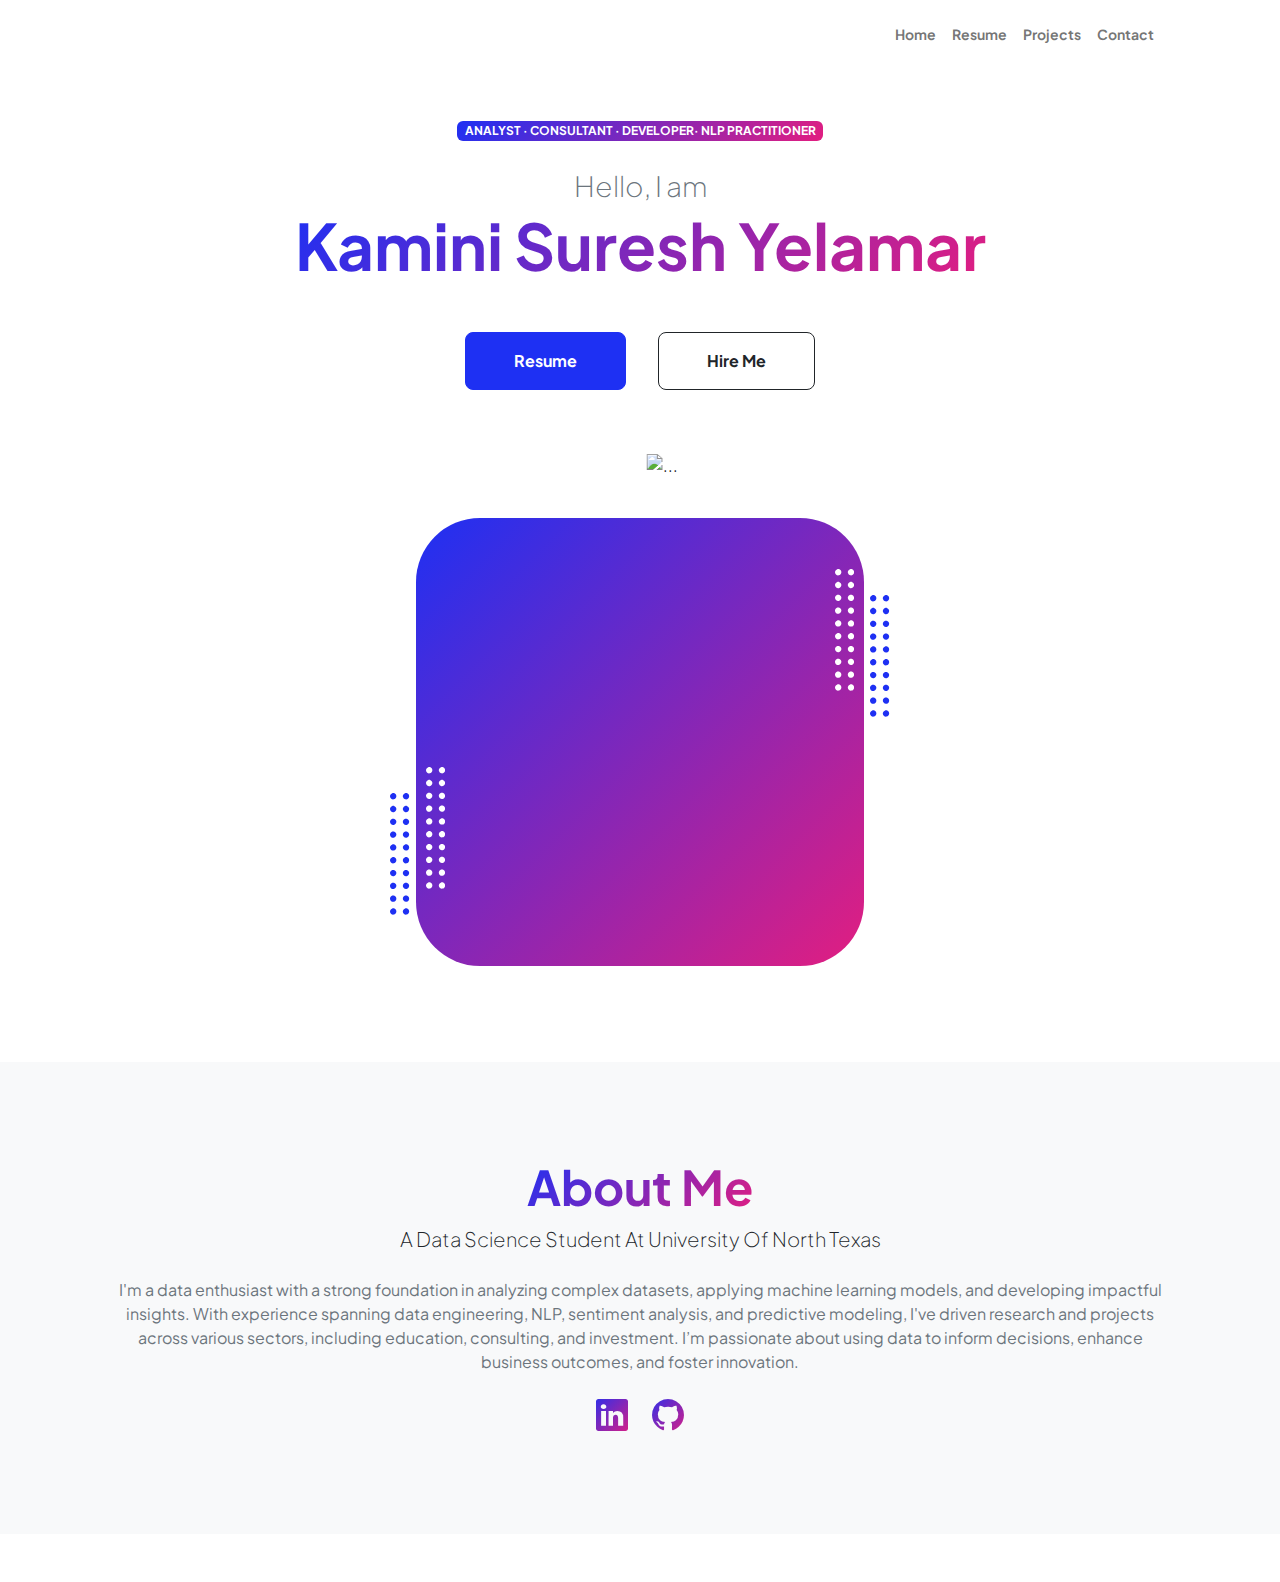
==== index.html @ 05faf18c "Portfolio First Upload" ====
<!DOCTYPE html>
<html lang="en">
    <head>
        <meta charset="utf-8" />
        <meta name="viewport" content="width=device-width, initial-scale=1, shrink-to-fit=no" />
        <meta name="description" content="" />
        <meta name="author" content="" />
        <title>Kamini's Portfolio</title>
        <!-- Favicon-->
        <link rel="icon" type="image/x-icon" href="assets/favicon.ico" />
        <!-- Custom Google font-->
        <link rel="preconnect" href="https://fonts.googleapis.com" />
        <link rel="preconnect" href="https://fonts.gstatic.com" crossorigin />
        <link href="https://fonts.googleapis.com/css2?family=Plus+Jakarta+Sans:wght@100;200;300;400;500;600;700;800;900&amp;display=swap" rel="stylesheet" />
        <!-- Bootstrap icons-->
        <link href="https://cdn.jsdelivr.net/npm/bootstrap-icons@1.8.1/font/bootstrap-icons.css" rel="stylesheet" />
        <!-- Core theme CSS (includes Bootstrap)-->
        <link href="css/styles.css" rel="stylesheet" />
    </head>
    <body class="d-flex flex-column h-100">
        <main class="flex-shrink-0">
            <!-- Navigation-->
            <nav class="navbar navbar-expand-lg navbar-light bg-white py-3">
                <div class="container px-5">
                    <a class="navbar-brand" href="index.html"><span class="fw-bolder text-primary"></span></a>
                    <button class="navbar-toggler" type="button" data-bs-toggle="collapse" data-bs-target="#navbarSupportedContent" aria-controls="navbarSupportedContent" aria-expanded="false" aria-label="Toggle navigation"><span class="navbar-toggler-icon"></span></button>
                    <div class="collapse navbar-collapse" id="navbarSupportedContent">
                        <ul class="navbar-nav ms-auto mb-2 mb-lg-0 small fw-bolder">
                            <li class="nav-item"><a class="nav-link" href="index.html">Home</a></li>
                            <li class="nav-item"><a class="nav-link" href="resume.html">Resume</a></li>
                            <li class="nav-item"><a class="nav-link" href="projects.html">Projects</a></li>
                            <li class="nav-item"><a class="nav-link" href="contact.html">Contact</a></li>
                        </ul>
                    </div>
                </div>
            </nav>
            <!-- Header-->
            <header class="py-5">
                <div class="container px-5 pb-5">
                    <div class="row gx-5 align-items-center">
                        <div class="col-xxl-5">
                            <!-- Header text content-->
                            <div class="text-center text-xxl-start">
                                <div class="badge bg-gradient-primary-to-secondary text-white mb-4"><div class="text-uppercase">Analyst &middot; Consultant &middot; Developer&middot; NLP Practitioner </div></div>
                                <div class="fs-3 fw-light text-muted">Hello, I am</div>
                                <h1 class="display-3 fw-bolder mb-5"><span class="text-gradient d-inline">Kamini Suresh Yelamar</span></h1>
                                <div class="d-grid gap-3 d-sm-flex justify-content-sm-center justify-content-xxl-start mb-3">
                                    <a class="btn btn-primary btn-lg px-5 py-3 me-sm-3 fs-6 fw-bolder" href="resume.html">Resume</a>
                                    <a class="btn btn-outline-dark btn-lg px-5 py-3 fs-6 fw-bolder" href="mailto:kaminisureshyelamar@my.unt.edu">Hire Me</a>

                                </div>
                            </div>
                        </div>
                        <div class="col-xxl-7">
                            <!-- Header profile picture-->
                            <div class="d-flex justify-content-center mt-5 mt-xxl-0">
                                <div class="profile bg-gradient-primary-to-secondary">
                                    <!-- TIP: For best results, use a photo with a transparent background like the demo example below-->
                                    <!-- Watch a tutorial on how to do this on YouTube (link)-->
                                    <img class="profile-img" src="assets/profile.png" alt="..." />
                                    <div class="dots-1">
                                        <!-- SVG Dots-->
                                        <svg version="1.1" xmlns="http://www.w3.org/2000/svg" xmlns:xlink="http://www.w3.org/1999/xlink" x="0px" y="0px" viewBox="0 0 191.6 1215.4" style="enable-background: new 0 0 191.6 1215.4" xml:space="preserve">
                                            <g transform="translate(0.000000,1280.000000) scale(0.100000,-0.100000)">
                                                <path d="M227.7,12788.6c-105-35-200-141-222-248c-43-206,163-412,369-369c155,32,275,190,260,339c-11,105-90,213-190,262        C383.7,12801.6,289.7,12808.6,227.7,12788.6z"></path>
                                                <path d="M1507.7,12788.6c-151-50-253-216-222-362c25-119,136-230,254-255c194-41,395,142,375,339c-11,105-90,213-190,262        C1663.7,12801.6,1569.7,12808.6,1507.7,12788.6z"></path>
                                                <path d="M227.7,11508.6c-105-35-200-141-222-248c-43-206,163-412,369-369c155,32,275,190,260,339c-11,105-90,213-190,262        C383.7,11521.6,289.7,11528.6,227.7,11508.6z"></path>
                                                <path d="M1507.7,11508.6c-151-50-253-216-222-362c25-119,136-230,254-255c194-41,395,142,375,339c-11,105-90,213-190,262        C1663.7,11521.6,1569.7,11528.6,1507.7,11508.6z"></path>
                                                <path d="M227.7,10228.6c-105-35-200-141-222-248c-43-206,163-412,369-369c155,32,275,190,260,339c-11,105-90,213-190,262        C383.7,10241.6,289.7,10248.6,227.7,10228.6z"></path>
                                                <path d="M1507.7,10228.6c-105-35-200-141-222-248c-43-206,163-412,369-369c155,32,275,190,260,339c-11,105-90,213-190,262        C1663.7,10241.6,1569.7,10248.6,1507.7,10228.6z"></path>
                                                <path d="M227.7,8948.6c-105-35-200-141-222-248c-43-206,163-412,369-369c155,32,275,190,260,339c-11,105-90,213-190,262        C383.7,8961.6,289.7,8968.6,227.7,8948.6z"></path>
                                                <path d="M1507.7,8948.6c-105-35-200-141-222-248c-43-206,163-412,369-369c155,32,275,190,260,339c-11,105-90,213-190,262        C1663.7,8961.6,1569.7,8968.6,1507.7,8948.6z"></path>
                                                <path d="M227.7,7668.6c-105-35-200-141-222-248c-43-206,163-412,369-369c155,32,275,190,260,339c-11,105-90,213-190,262        C383.7,7681.6,289.7,7688.6,227.7,7668.6z"></path>
                                                <path d="M1507.7,7668.6c-105-35-200-141-222-248c-43-206,163-412,369-369c155,32,275,190,260,339c-11,105-90,213-190,262        C1663.7,7681.6,1569.7,7688.6,1507.7,7668.6z"></path>
                                                <path d="M227.7,6388.6c-105-35-200-141-222-248c-43-206,163-412,369-369c155,32,275,190,260,339c-11,105-90,213-190,262        C383.7,6401.6,289.7,6408.6,227.7,6388.6z"></path>
                                                <path d="M1507.7,6388.6c-105-35-200-141-222-248c-43-206,163-412,369-369c155,32,275,190,260,339c-11,105-90,213-190,262        C1663.7,6401.6,1569.7,6408.6,1507.7,6388.6z"></path>
                                                <path d="M227.7,5108.6c-105-35-200-141-222-248c-43-206,163-412,369-369c155,32,275,190,260,339c-11,105-90,213-190,262        C383.7,5121.6,289.7,5128.6,227.7,5108.6z"></path>
                                                <path d="M1507.7,5108.6c-105-35-200-141-222-248c-43-206,163-412,369-369c155,32,275,190,260,339c-11,105-90,213-190,262        C1663.7,5121.6,1569.7,5128.6,1507.7,5108.6z"></path>
                                                <path d="M227.7,3828.6c-105-35-200-141-222-248c-43-206,163-412,369-369c155,32,275,190,260,339c-11,105-90,213-190,262        C383.7,3841.6,289.7,3848.6,227.7,3828.6z"></path>
                                                <path d="M1507.7,3828.6c-105-35-200-141-222-248c-43-206,163-412,369-369c155,32,275,190,260,339c-11,105-90,213-190,262        C1663.7,3841.6,1569.7,3848.6,1507.7,3828.6z"></path>
                                                <path d="M227.7,2548.6c-105-35-200-141-222-248c-43-206,163-412,369-369c155,32,275,190,260,339c-11,105-90,213-190,262        C383.7,2561.6,289.7,2568.6,227.7,2548.6z"></path>
                                                <path d="M1507.7,2548.6c-105-35-200-141-222-248c-43-206,163-412,369-369c155,32,275,190,260,339c-11,105-90,213-190,262        C1663.7,2561.6,1569.7,2568.6,1507.7,2548.6z"></path>
                                                <path d="M227.7,1268.6c-105-35-200-141-222-248c-43-206,163-412,369-369c155,32,275,190,260,339c-11,105-90,213-190,262        C383.7,1281.6,289.7,1288.6,227.7,1268.6z"></path>
                                                <path d="M1507.7,1268.6c-105-35-200-141-222-248c-43-206,163-412,369-369c155,32,275,190,260,339c-11,105-90,213-190,262        C1663.7,1281.6,1569.7,1288.6,1507.7,1268.6z"></path>
                                            </g>
                                        </svg>
                                        <!-- END of SVG dots-->
                                    </div>
                                    <div class="dots-2">
                                        <!-- SVG Dots-->
                                        <svg version="1.1" xmlns="http://www.w3.org/2000/svg" xmlns:xlink="http://www.w3.org/1999/xlink" x="0px" y="0px" viewBox="0 0 191.6 1215.4" style="enable-background: new 0 0 191.6 1215.4" xml:space="preserve">
                                            <g transform="translate(0.000000,1280.000000) scale(0.100000,-0.100000)">
                                                <path d="M227.7,12788.6c-105-35-200-141-222-248c-43-206,163-412,369-369c155,32,275,190,260,339c-11,105-90,213-190,262        C383.7,12801.6,289.7,12808.6,227.7,12788.6z"></path>
                                                <path d="M1507.7,12788.6c-151-50-253-216-222-362c25-119,136-230,254-255c194-41,395,142,375,339c-11,105-90,213-190,262        C1663.7,12801.6,1569.7,12808.6,1507.7,12788.6z"></path>
                                                <path d="M227.7,11508.6c-105-35-200-141-222-248c-43-206,163-412,369-369c155,32,275,190,260,339c-11,105-90,213-190,262        C383.7,11521.6,289.7,11528.6,227.7,11508.6z"></path>
                                                <path d="M1507.7,11508.6c-151-50-253-216-222-362c25-119,136-230,254-255c194-41,395,142,375,339c-11,105-90,213-190,262        C1663.7,11521.6,1569.7,11528.6,1507.7,11508.6z"></path>
                                                <path d="M227.7,10228.6c-105-35-200-141-222-248c-43-206,163-412,369-369c155,32,275,190,260,339c-11,105-90,213-190,262        C383.7,10241.6,289.7,10248.6,227.7,10228.6z"></path>
                                                <path d="M1507.7,10228.6c-105-35-200-141-222-248c-43-206,163-412,369-369c155,32,275,190,260,339c-11,105-90,213-190,262        C1663.7,10241.6,1569.7,10248.6,1507.7,10228.6z"></path>
                                                <path d="M227.7,8948.6c-105-35-200-141-222-248c-43-206,163-412,369-369c155,32,275,190,260,339c-11,105-90,213-190,262        C383.7,8961.6,289.7,8968.6,227.7,8948.6z"></path>
                                                <path d="M1507.7,8948.6c-105-35-200-141-222-248c-43-206,163-412,369-369c155,32,275,190,260,339c-11,105-90,213-190,262        C1663.7,8961.6,1569.7,8968.6,1507.7,8948.6z"></path>
                                                <path d="M227.7,7668.6c-105-35-200-141-222-248c-43-206,163-412,369-369c155,32,275,190,260,339c-11,105-90,213-190,262        C383.7,7681.6,289.7,7688.6,227.7,7668.6z"></path>
                                                <path d="M1507.7,7668.6c-105-35-200-141-222-248c-43-206,163-412,369-369c155,32,275,190,260,339c-11,105-90,213-190,262        C1663.7,7681.6,1569.7,7688.6,1507.7,7668.6z"></path>
                                                <path d="M227.7,6388.6c-105-35-200-141-222-248c-43-206,163-412,369-369c155,32,275,190,260,339c-11,105-90,213-190,262        C383.7,6401.6,289.7,6408.6,227.7,6388.6z"></path>
                                                <path d="M1507.7,6388.6c-105-35-200-141-222-248c-43-206,163-412,369-369c155,32,275,190,260,339c-11,105-90,213-190,262        C1663.7,6401.6,1569.7,6408.6,1507.7,6388.6z"></path>
                                                <path d="M227.7,5108.6c-105-35-200-141-222-248c-43-206,163-412,369-369c155,32,275,190,260,339c-11,105-90,213-190,262        C383.7,5121.6,289.7,5128.6,227.7,5108.6z"></path>
                                                <path d="M1507.7,5108.6c-105-35-200-141-222-248c-43-206,163-412,369-369c155,32,275,190,260,339c-11,105-90,213-190,262        C1663.7,5121.6,1569.7,5128.6,1507.7,5108.6z"></path>
                                                <path d="M227.7,3828.6c-105-35-200-141-222-248c-43-206,163-412,369-369c155,32,275,190,260,339c-11,105-90,213-190,262        C383.7,3841.6,289.7,3848.6,227.7,3828.6z"></path>
                                                <path d="M1507.7,3828.6c-105-35-200-141-222-248c-43-206,163-412,369-369c155,32,275,190,260,339c-11,105-90,213-190,262        C1663.7,3841.6,1569.7,3848.6,1507.7,3828.6z"></path>
                                                <path d="M227.7,2548.6c-105-35-200-141-222-248c-43-206,163-412,369-369c155,32,275,190,260,339c-11,105-90,213-190,262        C383.7,2561.6,289.7,2568.6,227.7,2548.6z"></path>
                                                <path d="M1507.7,2548.6c-105-35-200-141-222-248c-43-206,163-412,369-369c155,32,275,190,260,339c-11,105-90,213-190,262        C1663.7,2561.6,1569.7,2568.6,1507.7,2548.6z"></path>
                                                <path d="M227.7,1268.6c-105-35-200-141-222-248c-43-206,163-412,369-369c155,32,275,190,260,339c-11,105-90,213-190,262        C383.7,1281.6,289.7,1288.6,227.7,1268.6z"></path>
                                                <path d="M1507.7,1268.6c-105-35-200-141-222-248c-43-206,163-412,369-369c155,32,275,190,260,339c-11,105-90,213-190,262        C1663.7,1281.6,1569.7,1288.6,1507.7,1268.6z"></path>
                                            </g>
                                        </svg>
                                        <!-- END of SVG dots-->
                                    </div>
                                    <div class="dots-3">
                                        <!-- SVG Dots-->
                                        <svg version="1.1" xmlns="http://www.w3.org/2000/svg" xmlns:xlink="http://www.w3.org/1999/xlink" x="0px" y="0px" viewBox="0 0 191.6 1215.4" style="enable-background: new 0 0 191.6 1215.4" xml:space="preserve">
                                            <g transform="translate(0.000000,1280.000000) scale(0.100000,-0.100000)">
                                                <path d="M227.7,12788.6c-105-35-200-141-222-248c-43-206,163-412,369-369c155,32,275,190,260,339c-11,105-90,213-190,262        C383.7,12801.6,289.7,12808.6,227.7,12788.6z"></path>
                                                <path d="M1507.7,12788.6c-151-50-253-216-222-362c25-119,136-230,254-255c194-41,395,142,375,339c-11,105-90,213-190,262        C1663.7,12801.6,1569.7,12808.6,1507.7,12788.6z"></path>
                                                <path d="M227.7,11508.6c-105-35-200-141-222-248c-43-206,163-412,369-369c155,32,275,190,260,339c-11,105-90,213-190,262        C383.7,11521.6,289.7,11528.6,227.7,11508.6z"></path>
                                                <path d="M1507.7,11508.6c-151-50-253-216-222-362c25-119,136-230,254-255c194-41,395,142,375,339c-11,105-90,213-190,262        C1663.7,11521.6,1569.7,11528.6,1507.7,11508.6z"></path>
                                                <path d="M227.7,10228.6c-105-35-200-141-222-248c-43-206,163-412,369-369c155,32,275,190,260,339c-11,105-90,213-190,262        C383.7,10241.6,289.7,10248.6,227.7,10228.6z"></path>
                                                <path d="M1507.7,10228.6c-105-35-200-141-222-248c-43-206,163-412,369-369c155,32,275,190,260,339c-11,105-90,213-190,262        C1663.7,10241.6,1569.7,10248.6,1507.7,10228.6z"></path>
                                                <path d="M227.7,8948.6c-105-35-200-141-222-248c-43-206,163-412,369-369c155,32,275,190,260,339c-11,105-90,213-190,262        C383.7,8961.6,289.7,8968.6,227.7,8948.6z"></path>
                                                <path d="M1507.7,8948.6c-105-35-200-141-222-248c-43-206,163-412,369-369c155,32,275,190,260,339c-11,105-90,213-190,262        C1663.7,8961.6,1569.7,8968.6,1507.7,8948.6z"></path>
                                                <path d="M227.7,7668.6c-105-35-200-141-222-248c-43-206,163-412,369-369c155,32,275,190,260,339c-11,105-90,213-190,262        C383.7,7681.6,289.7,7688.6,227.7,7668.6z"></path>
                                                <path d="M1507.7,7668.6c-105-35-200-141-222-248c-43-206,163-412,369-369c155,32,275,190,260,339c-11,105-90,213-190,262        C1663.7,7681.6,1569.7,7688.6,1507.7,7668.6z"></path>
                                                <path d="M227.7,6388.6c-105-35-200-141-222-248c-43-206,163-412,369-369c155,32,275,190,260,339c-11,105-90,213-190,262        C383.7,6401.6,289.7,6408.6,227.7,6388.6z"></path>
                                                <path d="M1507.7,6388.6c-105-35-200-141-222-248c-43-206,163-412,369-369c155,32,275,190,260,339c-11,105-90,213-190,262        C1663.7,6401.6,1569.7,6408.6,1507.7,6388.6z"></path>
                                                <path d="M227.7,5108.6c-105-35-200-141-222-248c-43-206,163-412,369-369c155,32,275,190,260,339c-11,105-90,213-190,262        C383.7,5121.6,289.7,5128.6,227.7,5108.6z"></path>
                                                <path d="M1507.7,5108.6c-105-35-200-141-222-248c-43-206,163-412,369-369c155,32,275,190,260,339c-11,105-90,213-190,262        C1663.7,5121.6,1569.7,5128.6,1507.7,5108.6z"></path>
                                                <path d="M227.7,3828.6c-105-35-200-141-222-248c-43-206,163-412,369-369c155,32,275,190,260,339c-11,105-90,213-190,262        C383.7,3841.6,289.7,3848.6,227.7,3828.6z"></path>
                                                <path d="M1507.7,3828.6c-105-35-200-141-222-248c-43-206,163-412,369-369c155,32,275,190,260,339c-11,105-90,213-190,262        C1663.7,3841.6,1569.7,3848.6,1507.7,3828.6z"></path>
                                                <path d="M227.7,2548.6c-105-35-200-141-222-248c-43-206,163-412,369-369c155,32,275,190,260,339c-11,105-90,213-190,262        C383.7,2561.6,289.7,2568.6,227.7,2548.6z"></path>
                                                <path d="M1507.7,2548.6c-105-35-200-141-222-248c-43-206,163-412,369-369c155,32,275,190,260,339c-11,105-90,213-190,262        C1663.7,2561.6,1569.7,2568.6,1507.7,2548.6z"></path>
                                                <path d="M227.7,1268.6c-105-35-200-141-222-248c-43-206,163-412,369-369c155,32,275,190,260,339c-11,105-90,213-190,262        C383.7,1281.6,289.7,1288.6,227.7,1268.6z"></path>
                                                <path d="M1507.7,1268.6c-105-35-200-141-222-248c-43-206,163-412,369-369c155,32,275,190,260,339c-11,105-90,213-190,262        C1663.7,1281.6,1569.7,1288.6,1507.7,1268.6z"></path>
                                            </g>
                                        </svg>
                                        <!-- END of SVG dots-->
                                    </div>
                                    <div class="dots-4">
                                        <!-- SVG Dots-->
                                        <svg version="1.1" xmlns="http://www.w3.org/2000/svg" xmlns:xlink="http://www.w3.org/1999/xlink" x="0px" y="0px" viewBox="0 0 191.6 1215.4" style="enable-background: new 0 0 191.6 1215.4" xml:space="preserve">
                                            <g transform="translate(0.000000,1280.000000) scale(0.100000,-0.100000)">
                                                <path d="M227.7,12788.6c-105-35-200-141-222-248c-43-206,163-412,369-369c155,32,275,190,260,339c-11,105-90,213-190,262        C383.7,12801.6,289.7,12808.6,227.7,12788.6z"></path>
                                                <path d="M1507.7,12788.6c-151-50-253-216-222-362c25-119,136-230,254-255c194-41,395,142,375,339c-11,105-90,213-190,262        C1663.7,12801.6,1569.7,12808.6,1507.7,12788.6z"></path>
                                                <path d="M227.7,11508.6c-105-35-200-141-222-248c-43-206,163-412,369-369c155,32,275,190,260,339c-11,105-90,213-190,262        C383.7,11521.6,289.7,11528.6,227.7,11508.6z"></path>
                                                <path d="M1507.7,11508.6c-151-50-253-216-222-362c25-119,136-230,254-255c194-41,395,142,375,339c-11,105-90,213-190,262        C1663.7,11521.6,1569.7,11528.6,1507.7,11508.6z"></path>
                                                <path d="M227.7,10228.6c-105-35-200-141-222-248c-43-206,163-412,369-369c155,32,275,190,260,339c-11,105-90,213-190,262        C383.7,10241.6,289.7,10248.6,227.7,10228.6z"></path>
                                                <path d="M1507.7,10228.6c-105-35-200-141-222-248c-43-206,163-412,369-369c155,32,275,190,260,339c-11,105-90,213-190,262        C1663.7,10241.6,1569.7,10248.6,1507.7,10228.6z"></path>
                                                <path d="M227.7,8948.6c-105-35-200-141-222-248c-43-206,163-412,369-369c155,32,275,190,260,339c-11,105-90,213-190,262        C383.7,8961.6,289.7,8968.6,227.7,8948.6z"></path>
                                                <path d="M1507.7,8948.6c-105-35-200-141-222-248c-43-206,163-412,369-369c155,32,275,190,260,339c-11,105-90,213-190,262        C1663.7,8961.6,1569.7,8968.6,1507.7,8948.6z"></path>
                                                <path d="M227.7,7668.6c-105-35-200-141-222-248c-43-206,163-412,369-369c155,32,275,190,260,339c-11,105-90,213-190,262        C383.7,7681.6,289.7,7688.6,227.7,7668.6z"></path>
                                                <path d="M1507.7,7668.6c-105-35-200-141-222-248c-43-206,163-412,369-369c155,32,275,190,260,339c-11,105-90,213-190,262        C1663.7,7681.6,1569.7,7688.6,1507.7,7668.6z"></path>
                                                <path d="M227.7,6388.6c-105-35-200-141-222-248c-43-206,163-412,369-369c155,32,275,190,260,339c-11,105-90,213-190,262        C383.7,6401.6,289.7,6408.6,227.7,6388.6z"></path>
                                                <path d="M1507.7,6388.6c-105-35-200-141-222-248c-43-206,163-412,369-369c155,32,275,190,260,339c-11,105-90,213-190,262        C1663.7,6401.6,1569.7,6408.6,1507.7,6388.6z"></path>
                                                <path d="M227.7,5108.6c-105-35-200-141-222-248c-43-206,163-412,369-369c155,32,275,190,260,339c-11,105-90,213-190,262        C383.7,5121.6,289.7,5128.6,227.7,5108.6z"></path>
                                                <path d="M1507.7,5108.6c-105-35-200-141-222-248c-43-206,163-412,369-369c155,32,275,190,260,339c-11,105-90,213-190,262        C1663.7,5121.6,1569.7,5128.6,1507.7,5108.6z"></path>
                                                <path d="M227.7,3828.6c-105-35-200-141-222-248c-43-206,163-412,369-369c155,32,275,190,260,339c-11,105-90,213-190,262        C383.7,3841.6,289.7,3848.6,227.7,3828.6z"></path>
                                                <path d="M1507.7,3828.6c-105-35-200-141-222-248c-43-206,163-412,369-369c155,32,275,190,260,339c-11,105-90,213-190,262        C1663.7,3841.6,1569.7,3848.6,1507.7,3828.6z"></path>
                                                <path d="M227.7,2548.6c-105-35-200-141-222-248c-43-206,163-412,369-369c155,32,275,190,260,339c-11,105-90,213-190,262        C383.7,2561.6,289.7,2568.6,227.7,2548.6z"></path>
                                                <path d="M1507.7,2548.6c-105-35-200-141-222-248c-43-206,163-412,369-369c155,32,275,190,260,339c-11,105-90,213-190,262        C1663.7,2561.6,1569.7,2568.6,1507.7,2548.6z"></path>
                                                <path d="M227.7,1268.6c-105-35-200-141-222-248c-43-206,163-412,369-369c155,32,275,190,260,339c-11,105-90,213-190,262        C383.7,1281.6,289.7,1288.6,227.7,1268.6z"></path>
                                                <path d="M1507.7,1268.6c-105-35-200-141-222-248c-43-206,163-412,369-369c155,32,275,190,260,339c-11,105-90,213-190,262        C1663.7,1281.6,1569.7,1288.6,1507.7,1268.6z"></path>
                                            </g>
                                        </svg>
                                        <!-- END of SVG dots-->
                                    </div>
                                </div>
                            </div>
                        </div>
                    </div>
                </div>
            </header>
            <!-- About Section-->
            <section class="bg-light py-5">
                <div class="container px-5">
                    <div class="row gx-5 justify-content-center">
                        <div class="col-xxl-8">
                            <div class="text-center my-5">
                                <h2 class="display-5 fw-bolder"><span class="text-gradient d-inline">About Me</span></h2>
                                <p class="lead fw-light mb-4">A Data Science Student At University Of North Texas</p>
                                <p class="text-muted">I'm a data enthusiast with a strong foundation in analyzing complex datasets, applying machine learning models, and developing impactful insights. With experience spanning data engineering, NLP, sentiment analysis, and predictive modeling, I've driven research and projects across various sectors, including education, consulting, and investment. I’m passionate about using data to inform decisions, enhance business outcomes, and foster innovation.</p>
                                <div class="d-flex justify-content-center fs-2 gap-4">
                                    <!--<a class="text-gradient" href="#!"><i class="bi bi-twitter"></i></a>-->
                                    <a class="text-gradient" href="https://www.linkedin.com/in/kaminisureshyelamar/"><i class="bi bi-linkedin"></i></a>
                                    <a class="text-gradient" href="https://github.com/KaminiYelamar"><i class="bi bi-github"></i></a>
                                </div>
                            </div>
                        </div>
                    </div>
                </div>
            </section>
        </main>
        <!-- Footer-->
        <footer class="bg-white py-4 mt-auto">
            <!--<div class="container px-5">
                <div class="row align-items-center justify-content-between flex-column flex-sm-row">
                    <div class="col-auto"><div class="small m-0">&copy; </div></div>
                    <div class="col-auto">
                        <a class="small" href="#!">Privacy</a>
                        <span class="mx-1">&middot;</span>
                        <a class="small" href="#!">Terms</a>
                        <span class="mx-1">&middot;</span>
                        <a class="small" href="#!">Contact</a>
                    </div>
                </div>
            </div>-->
        </footer>
        <!-- Bootstrap core JS-->
        <script src="https://cdn.jsdelivr.net/npm/bootstrap@5.2.3/dist/js/bootstrap.bundle.min.js"></script>
        <!-- Core theme JS-->
        <script src="js/scripts.js"></script>
    </body>
</html>
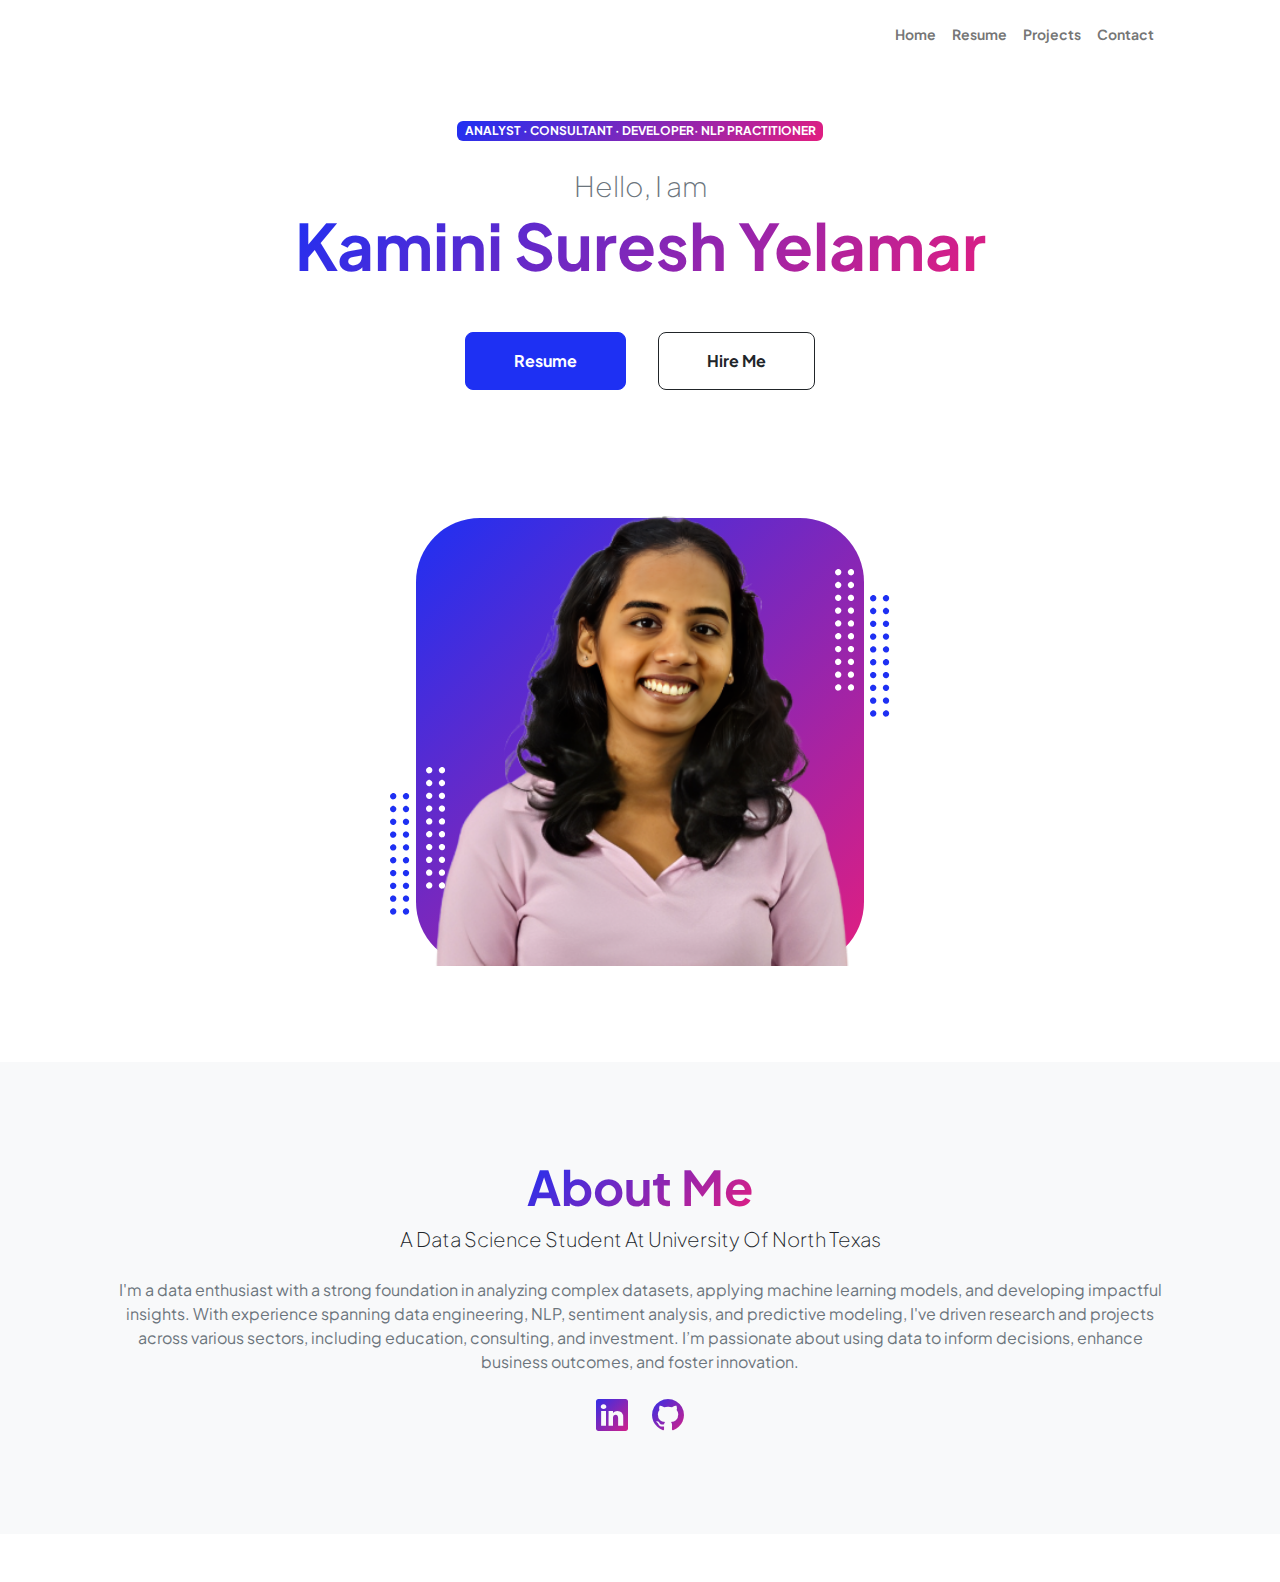
==== commit d6495fea: "Update index.html" ====
--- a/index.html
+++ b/index.html
@@ -57,7 +57,7 @@
                                 <div class="profile bg-gradient-primary-to-secondary">
                                     <!-- TIP: For best results, use a photo with a transparent background like the demo example below-->
                                     <!-- Watch a tutorial on how to do this on YouTube (link)-->
-                                    <img class="profile-img" src="assets/profile.png" alt="..." />
+                                    <img class="profile-img" src="assets/Profile.png" alt="..." />
                                     <div class="dots-1">
                                         <!-- SVG Dots-->
                                         <svg version="1.1" xmlns="http://www.w3.org/2000/svg" xmlns:xlink="http://www.w3.org/1999/xlink" x="0px" y="0px" viewBox="0 0 191.6 1215.4" style="enable-background: new 0 0 191.6 1215.4" xml:space="preserve">
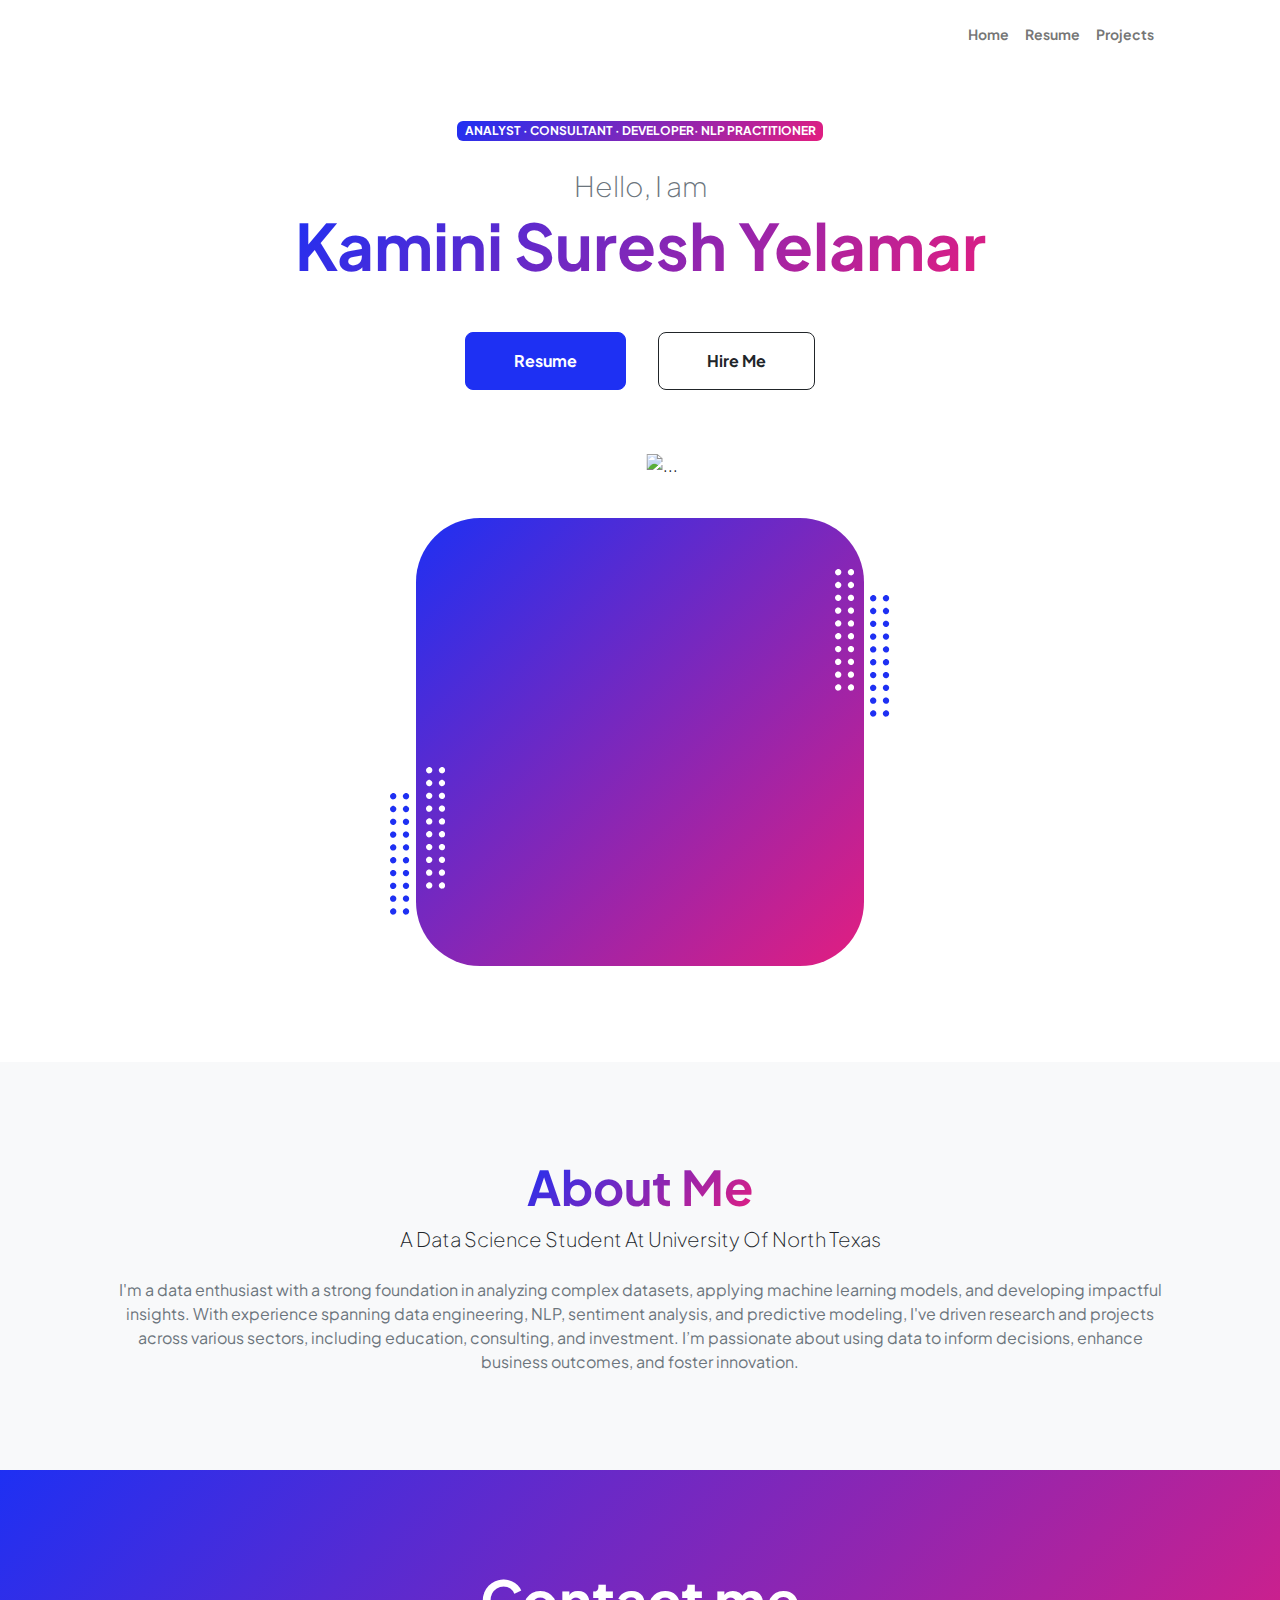
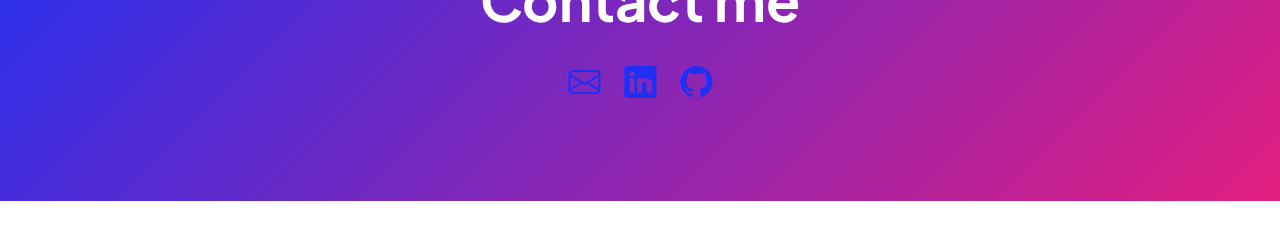
==== commit 607e2446: "Updated index for responsiveness" ====
--- a/index.html
+++ b/index.html
@@ -29,7 +29,6 @@
                             <li class="nav-item"><a class="nav-link" href="index.html">Home</a></li>
                             <li class="nav-item"><a class="nav-link" href="resume.html">Resume</a></li>
                             <li class="nav-item"><a class="nav-link" href="projects.html">Projects</a></li>
-                            <li class="nav-item"><a class="nav-link" href="contact.html">Contact</a></li>
                         </ul>
                     </div>
                 </div>
@@ -41,9 +40,9 @@
                         <div class="col-xxl-5">
                             <!-- Header text content-->
                             <div class="text-center text-xxl-start">
-                                <div class="badge bg-gradient-primary-to-secondary text-white mb-4"><div class="text-uppercase">Analyst &middot; Consultant &middot; Developer&middot; NLP Practitioner </div></div>
+                                <div class="badge bg-gradient-primary-to-secondary text-white mb-4 "><div class="text-uppercase">Analyst &middot; Consultant &middot; Developer&middot; NLP Practitioner </div></div>
                                 <div class="fs-3 fw-light text-muted">Hello, I am</div>
-                                <h1 class="display-3 fw-bolder mb-5"><span class="text-gradient d-inline">Kamini Suresh Yelamar</span></h1>
+                                <h1 class="display-3 fw-bolder mb-5 zoom-animation"><span class="text-gradient d-inline">Kamini Suresh Yelamar</span></h1>
                                 <div class="d-grid gap-3 d-sm-flex justify-content-sm-center justify-content-xxl-start mb-3">
                                     <a class="btn btn-primary btn-lg px-5 py-3 me-sm-3 fs-6 fw-bolder" href="resume.html">Resume</a>
                                     <a class="btn btn-outline-dark btn-lg px-5 py-3 fs-6 fw-bolder" href="mailto:kaminisureshyelamar@my.unt.edu">Hire Me</a>
@@ -57,7 +56,7 @@
                                 <div class="profile bg-gradient-primary-to-secondary">
                                     <!-- TIP: For best results, use a photo with a transparent background like the demo example below-->
                                     <!-- Watch a tutorial on how to do this on YouTube (link)-->
-                                    <img class="profile-img" src="assets/Profile.png" alt="..." />
+                                    <img class="profile-img" src="assets/profile.png" alt="..." />
                                     <div class="dots-1">
                                         <!-- SVG Dots-->
                                         <svg version="1.1" xmlns="http://www.w3.org/2000/svg" xmlns:xlink="http://www.w3.org/1999/xlink" x="0px" y="0px" viewBox="0 0 191.6 1215.4" style="enable-background: new 0 0 191.6 1215.4" xml:space="preserve">
@@ -185,16 +184,25 @@
                                 <h2 class="display-5 fw-bolder"><span class="text-gradient d-inline">About Me</span></h2>
                                 <p class="lead fw-light mb-4">A Data Science Student At University Of North Texas</p>
                                 <p class="text-muted">I'm a data enthusiast with a strong foundation in analyzing complex datasets, applying machine learning models, and developing impactful insights. With experience spanning data engineering, NLP, sentiment analysis, and predictive modeling, I've driven research and projects across various sectors, including education, consulting, and investment. I’m passionate about using data to inform decisions, enhance business outcomes, and foster innovation.</p>
-                                <div class="d-flex justify-content-center fs-2 gap-4">
-                                    <!--<a class="text-gradient" href="#!"><i class="bi bi-twitter"></i></a>-->
-                                    <a class="text-gradient" href="https://www.linkedin.com/in/kaminisureshyelamar/"><i class="bi bi-linkedin"></i></a>
-                                    <a class="text-gradient" href="https://github.com/KaminiYelamar"><i class="bi bi-github"></i></a>
-                                </div>
+                               
                             </div>
                         </div>
                     </div>
                 </div>
             </section>
+            <section class="py-5 bg-gradient-primary-to-secondary text-white">
+                <div class="container px-5 my-5">
+                    <div class="text-center">
+                        <h2 class="display-4 fw-bolder mb-4">Contact me</h2>
+                        <div class="d-flex justify-content-center fs-2 gap-4">
+                            <a class="icon-color" href="mailto:ksyelamar1298@gmail.com"><i class="bi bi-envelope"></i></a>
+                            <a class="icon-color" href="https://www.linkedin.com/in/kaminisureshyelamar/"><i class="bi bi-linkedin"></i></a>
+                            <a class="icon-color" href="https://github.com/KaminiYelamar"><i class="bi bi-github"></i></a>
+                        </div>
+                    </div>
+                </div>
+            </section>
+            
         </main>
         <!-- Footer-->
         <footer class="bg-white py-4 mt-auto">
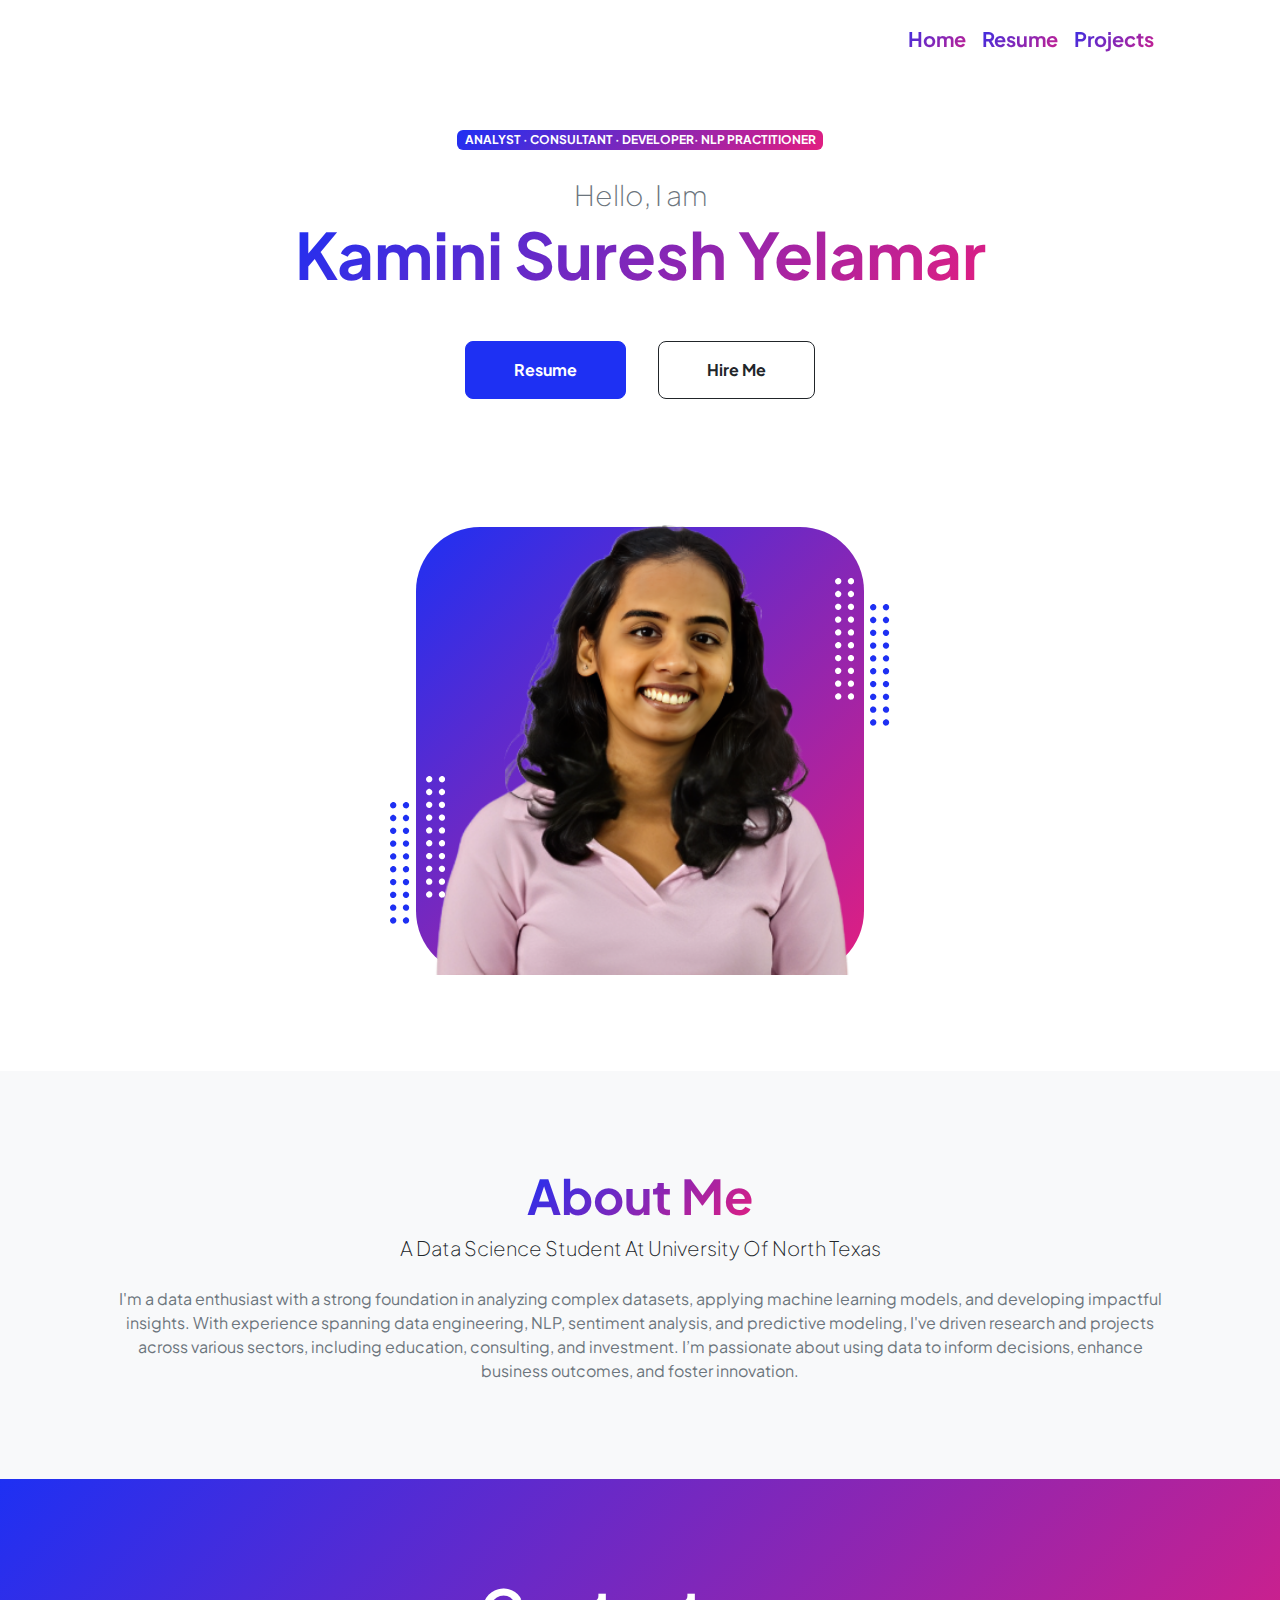
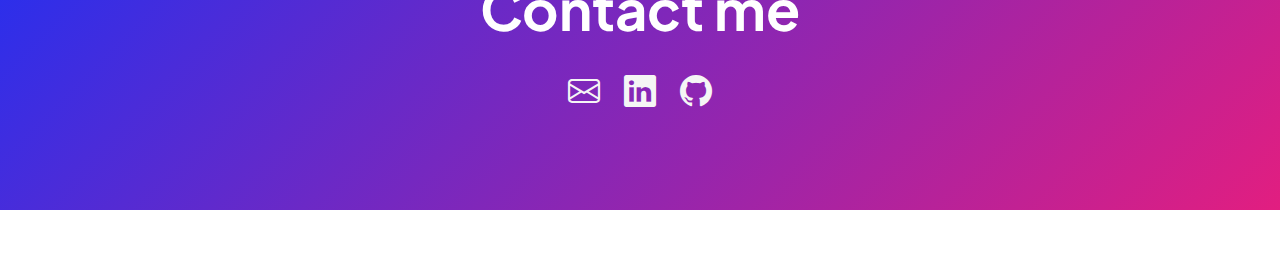
==== commit ad791b22: "Update index.html" ====
--- a/index.html
+++ b/index.html
@@ -56,7 +56,7 @@
                                 <div class="profile bg-gradient-primary-to-secondary">
                                     <!-- TIP: For best results, use a photo with a transparent background like the demo example below-->
                                     <!-- Watch a tutorial on how to do this on YouTube (link)-->
-                                    <img class="profile-img" src="assets/profile.png" alt="..." />
+                                    <img class="profile-img" src="assets/Profile.png" alt="..." />
                                     <div class="dots-1">
                                         <!-- SVG Dots-->
                                         <svg version="1.1" xmlns="http://www.w3.org/2000/svg" xmlns:xlink="http://www.w3.org/1999/xlink" x="0px" y="0px" viewBox="0 0 191.6 1215.4" style="enable-background: new 0 0 191.6 1215.4" xml:space="preserve">
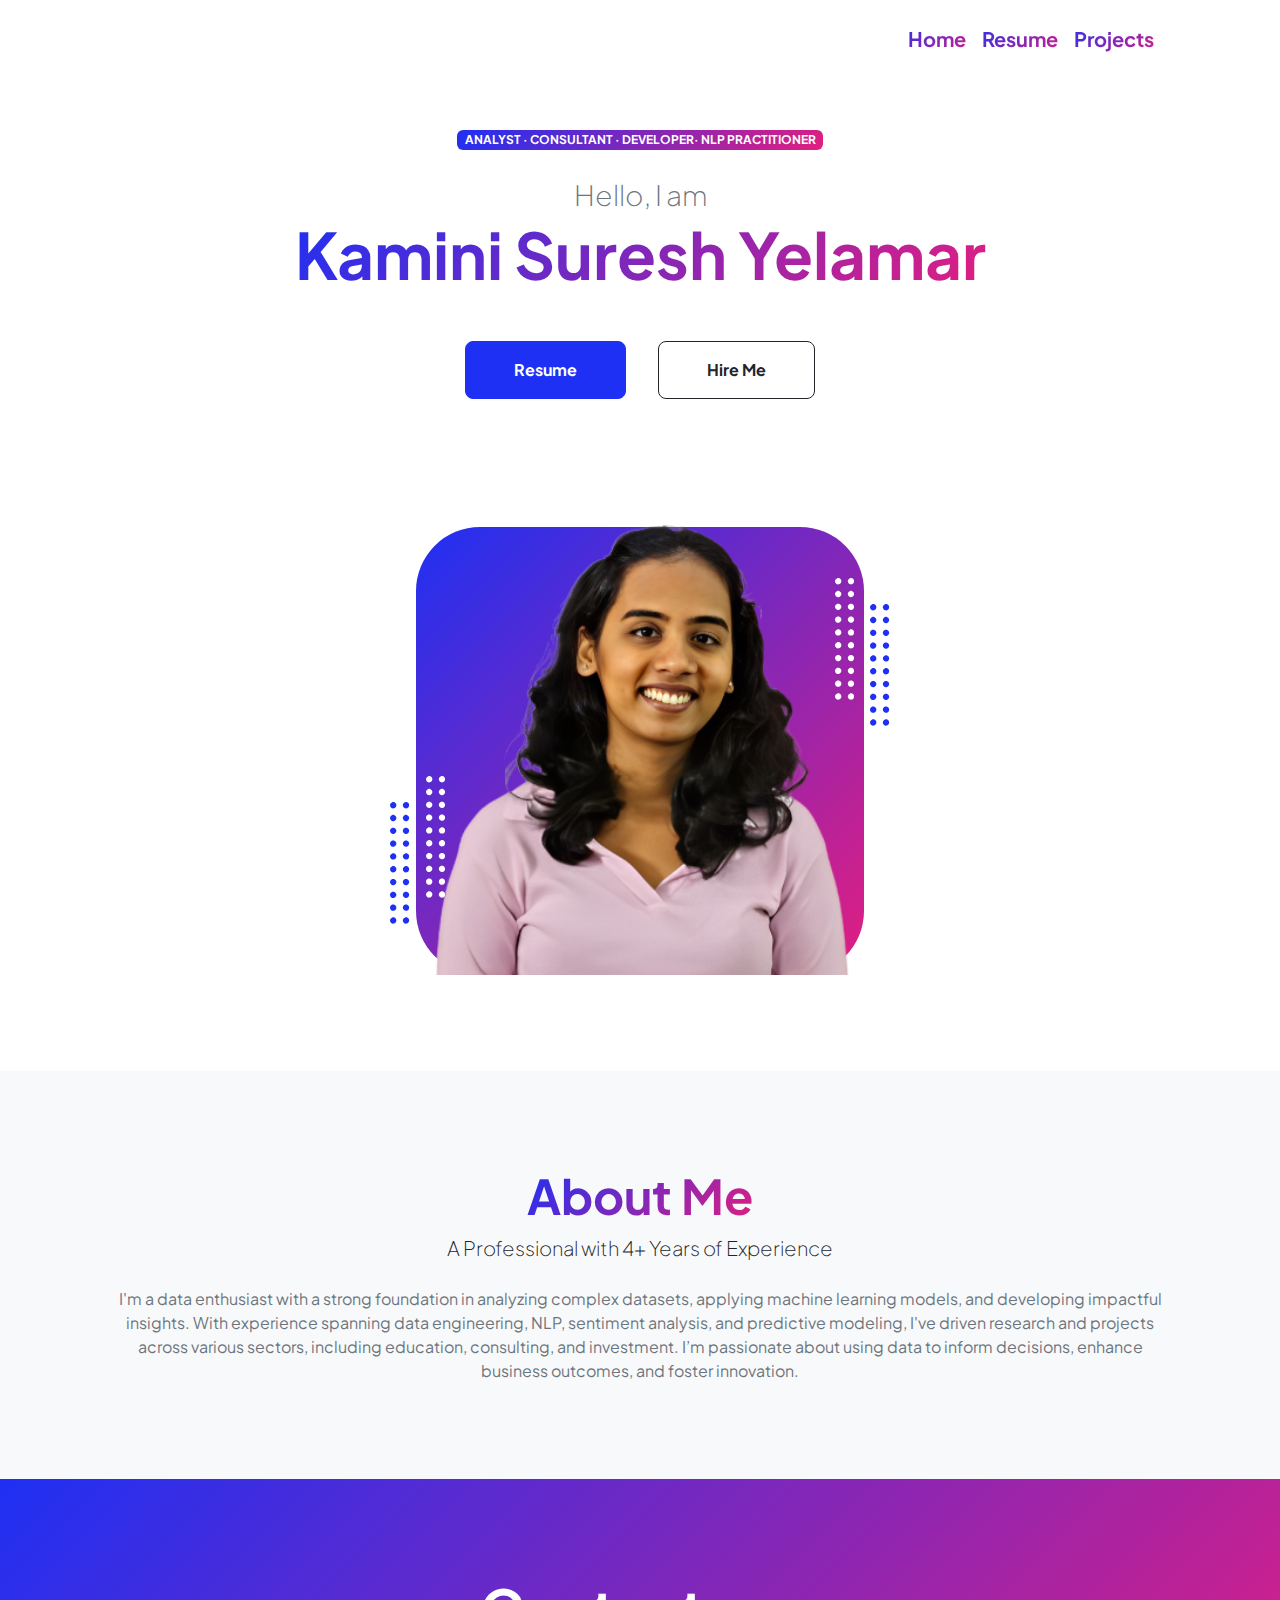
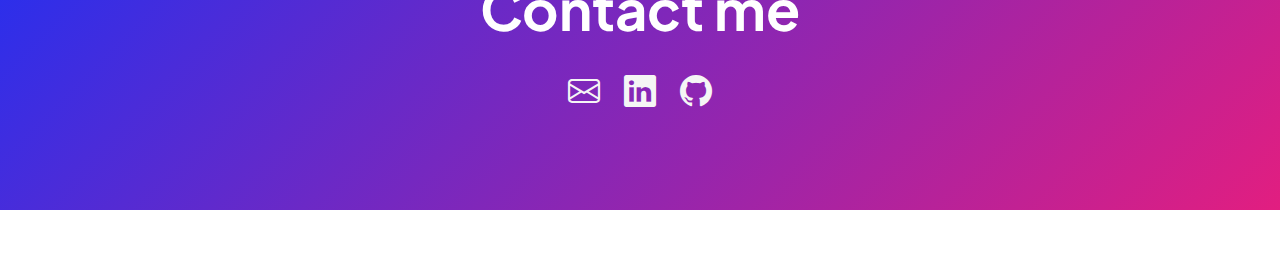
==== commit 98fafa14: "Update index.html" ====
--- a/index.html
+++ b/index.html
@@ -182,7 +182,7 @@
                         <div class="col-xxl-8">
                             <div class="text-center my-5">
                                 <h2 class="display-5 fw-bolder"><span class="text-gradient d-inline">About Me</span></h2>
-                                <p class="lead fw-light mb-4">A Data Science Student At University Of North Texas</p>
+                                <p class="lead fw-light mb-4">A Professional with 4+ Years of Experience</p>
                                 <p class="text-muted">I'm a data enthusiast with a strong foundation in analyzing complex datasets, applying machine learning models, and developing impactful insights. With experience spanning data engineering, NLP, sentiment analysis, and predictive modeling, I've driven research and projects across various sectors, including education, consulting, and investment. I’m passionate about using data to inform decisions, enhance business outcomes, and foster innovation.</p>
                                
                             </div>
